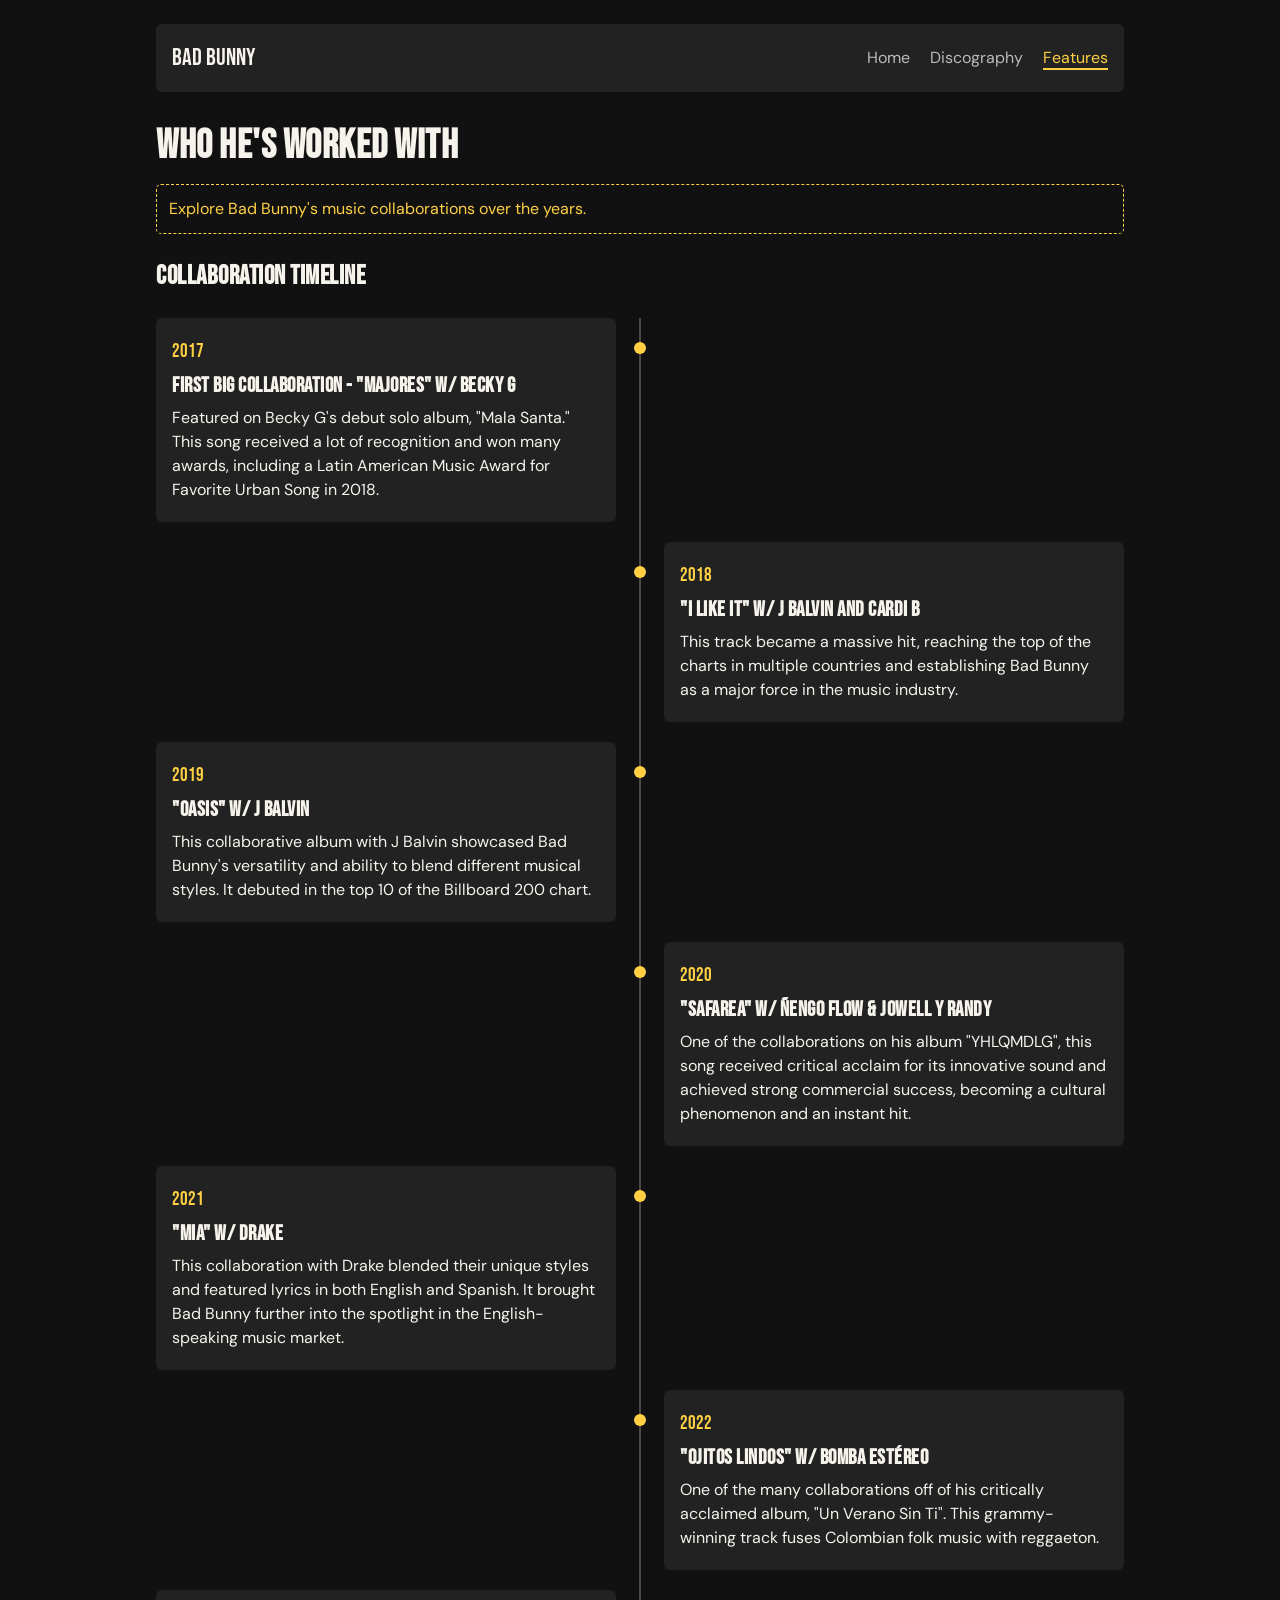
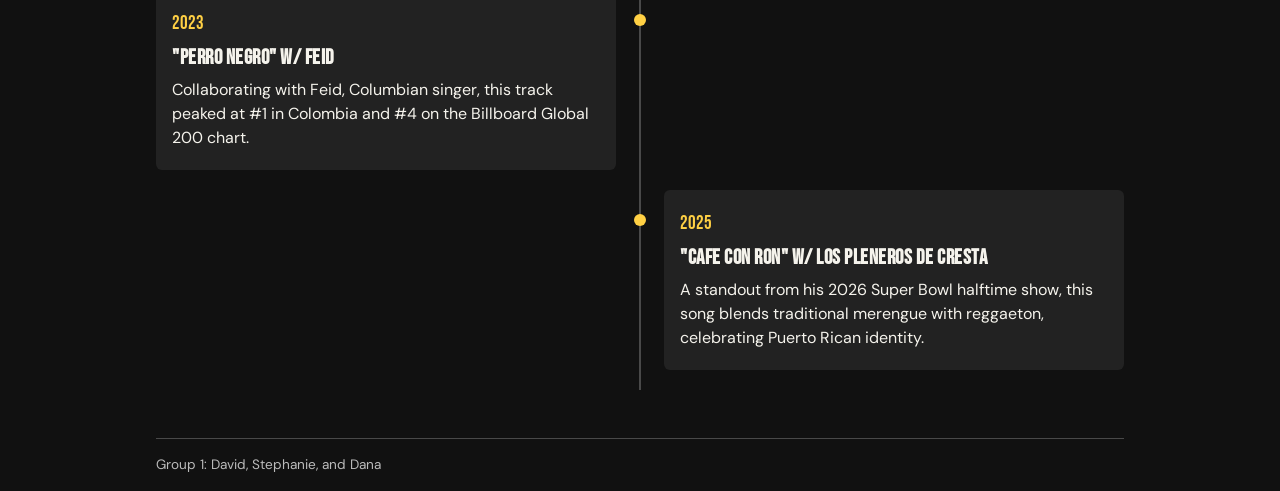
==== features.html @ ed8be9d4 "Created features page" ====
<!DOCTYPE html>
<html lang="en">
<head>
  <meta charset="UTF-8">
  <meta name="viewport" content="width=device-width, initial-scale=1.0">
  <title>Features | Bad Bunny</title>
  <link rel="stylesheet" href="styles.css">
</head>
<body>
  <header class="site-header">
    <nav class="nav" aria-label="Main navigation">
      <a class="nav__title" href="index.html">Bad Bunny</a>

      <ul class="nav__links">
        <li><a class="nav__link" href="index.html">Home</a></li>
        <li><a class="nav__link" href="discography.html">Discography</a></li>
        <li>
          <a class="nav__link nav__link--active"
             href="features.html"
             aria-current="page">Features</a>
        </li>
      </ul>
    </nav>
  </header>

  <main class="features">
    <h1 class="features__heading">Who He's Worked With</h1>
    <p class="features__intro">
      Explore Bad Bunny's music collaborations over the years.
    </p>

    <section aria-labelledby="timeline-heading">
      <h2 id="timeline-heading">Collaboration Timeline</h2>

      <ol class="timeline">
        <li class="timeline__item">
          <article class="card">
            <p class="timeline__year">2017</p>
            <h3>First Big Collaboration - "Majores" w/ Becky G</h3>
            <p>Featured on Becky G's debut solo album, "Mala Santa." This song received a lot of recognition and won many awards, including a Latin American Music Award for Favorite Urban Song in 2018.</p>
          </article>
        </li>

        <li class="timeline__item">
          <article class="card">
            <p class="timeline__year">2018</p>
            <h3>"I Like It" w/ J Balvin and Cardi B</h3>
            <p>This track became a massive hit, reaching the top of the charts in multiple countries and establishing Bad Bunny as a major force in the music industry.</p>
          </article>
        </li>

        <li class="timeline__item">
          <article class="card">
            <p class="timeline__year">2019</p>
            <h3>"Oasis" w/ J Balvin</h3>
            <p>This collaborative album with J Balvin showcased Bad Bunny's versatility and ability to blend different musical styles. It debuted in the top 10 of the Billboard 200 chart.</p>
          </article>
        </li>

        <li class="timeline__item">
          <article class="card">
            <p class="timeline__year">2020</p>
            <h3>"Safarea" w/ Ñengo Flow & Jowell y Randy</h3>
            <p>One of the collaborations on his album "YHLQMDLG", this song received critical acclaim for its innovative sound and achieved strong commercial success, becoming a cultural phenomenon and an instant hit.</p>
          </article>
        </li>

         <li class="timeline__item">
          <article class="card">
            <p class="timeline__year">2021</p>
            <h3>"Mia" w/ Drake</h3>
            <p>This collaboration with Drake blended their unique styles and featured lyrics in both English and Spanish. It brought Bad Bunny further into the spotlight in the English-speaking music market.</p>
          </article>
        </li>

        <li class="timeline__item">
          <article class="card">
            <p class="timeline__year">2022</p>
            <h3>"Ojitos Lindos" w/ Bomba Estéreo </h3>
            <p>One of the many collaborations off of his critically acclaimed album, "Un Verano Sin Ti". This grammy-winning track fuses Colombian folk music with reggaeton.</p>
          </article>
        </li>
        
        <li class="timeline__item">
          <article class="card">
            <p class="timeline__year">2023</p>
            <h3>"Perro Negro" w/ Feid</h3>
            <p>Collaborating with Feid, Columbian singer, this track peaked at #1 in Colombia and #4 on the Billboard Global 200 chart.</p>
          </article>
        </li>

        <li class="timeline__item">
          <article class="card">
            <p class="timeline__year">2025</p>
            <h3>"CAFe CON RON" w/ Los Pleneros de Cresta</h3>
            <p>A standout from his 2026 Super Bowl halftime show, this song blends traditional merengue with reggaeton, celebrating Puerto Rican identity.</p>
          </article>
        </li>
        

      </ol>
    </section>
  </main>

  <footer class="site-footer">
    <p>Group 1: David, Stephanie, and Dana</p>
  </footer>
</body>
</html>
---- styles.css ----
@import url('https://fonts.googleapis.com/css2?family=Bebas+Neue&family=DM+Sans:wght@400;600;700&display=swap');

:root {
  --color-bg: #111111;
  --color-card: #222222;
  --color-accent: #ffd044;
  --color-text: #f5f3ec;
  --color-muted: #bbbbbb;
  --color-border: #494949;
  --font-heading: 'Bebas Neue', sans-serif;
  --font-body: 'DM Sans', sans-serif;
}

* {
  box-sizing: border-box;
}

body {
  margin: 0;
  background-color: var(--color-bg);
  color: var(--color-text);
  font-family: var(--font-body);
  line-height: 1.5;
}

h1,
h2,
h3 {
  font-family: var(--font-heading);
  letter-spacing: 0.5px;
}

/* Header and navigation */
.site-header {
  max-width: 1000px;
  margin: 1.5rem auto 0;
  padding: 0 1rem;
}

.nav {
  display: flex;
  justify-content: space-between;
  align-items: center;
  flex-wrap: wrap;
  gap: 1rem;
  padding: 1rem;
  background-color: var(--color-card);
  border-radius: 6px;
}

.nav__title {
  color: var(--color-text);
  font-family: var(--font-heading);
  font-size: 1.5rem;
  text-decoration: none;
}

.nav__links {
  display: flex;
  flex-wrap: wrap;
  gap: 1.25rem;
  margin: 0;
  padding: 0;
  list-style: none;
}

.nav__link {
  color: var(--color-muted);
  text-decoration: none;
  transition: color 0.2s ease;
}

.nav__link:hover,
.nav__link:focus-visible {
  color: var(--color-accent);
}

.nav__link--active {
  color: var(--color-accent);
  border-bottom: 2px solid var(--color-accent);
}

/* Features page */
.features {
  max-width: 1000px;
  margin: 0 auto;
  padding: 1.5rem 1rem 2rem;
}

.features__heading {
  margin: 0 0 0.5rem;
  font-size: 2.5rem;
}

.features__intro {
  margin: 0 0 1.5rem;
  padding: 0.75rem;
  border: 1px dashed var(--color-accent);
  border-radius: 5px;
  color: var(--color-accent);
}

.features h2 {
  font-size: 1.6rem;
}

/* Timeline */
.timeline {
  position: relative;
  margin: 1rem 0;
  padding: 0;
  list-style: none;
}

.timeline::before {
  content: '';
  position: absolute;
  top: 0;
  bottom: 0;
  left: 50%;
  width: 2px;
  background-color: var(--color-border);
  transform: translateX(-50%);
}

.timeline__item {
  position: relative;
  width: 50%;
  padding-bottom: 1.25rem;
}

.timeline__item:nth-child(odd) {
  padding-right: 1.5rem;
}

.timeline__item:nth-child(even) {
  margin-left: 50%;
  padding-left: 1.5rem;
}

/* Yellow markers */
.timeline__item::before {
  content: '';
  position: absolute;
  top: 1.5rem;
  z-index: 1;
  width: 12px;
  height: 12px;
  border-radius: 50%;
  background-color: var(--color-accent);
}

.timeline__item:nth-child(odd)::before {
  right: -6px;
}

.timeline__item:nth-child(even)::before {
  left: -6px;
}

.card {
  padding: 1rem;
  border-radius: 6px;
  background-color: var(--color-card);
}

.card h3 {
  margin: 0.25rem 0;
  font-size: 1.3rem;
}

.card p {
  margin: 0.25rem 0;
}

.timeline__year {
  color: var(--color-accent);
  font-family: var(--font-heading);
  font-size: 1.2rem;
}

/* Footer */
.site-footer {
  display: flex;
  justify-content: space-between;
  flex-wrap: wrap;
  gap: 0.5rem;
  max-width: 968px;
  margin: 0 auto;
  padding: 1rem 0;
  border-top: 1px solid var(--color-border);
  color: var(--color-muted);
  font-size: 0.85rem;
}

.site-footer p {
  margin: 0;
}

/* Phone layout */
@media (max-width: 600px) {
  .timeline::before {
    left: 6px;
    transform: none;
  }

  .timeline__item,
  .timeline__item:nth-child(odd),
  .timeline__item:nth-child(even) {
    width: 100%;
    margin-left: 0;
    padding-right: 0;
    padding-left: 2rem;
  }

  .timeline__item:nth-child(odd)::before,
  .timeline__item:nth-child(even)::before {
    right: auto;
    left: 1px;
  }

  .site-footer {
    margin: 0 1rem;
  }
}
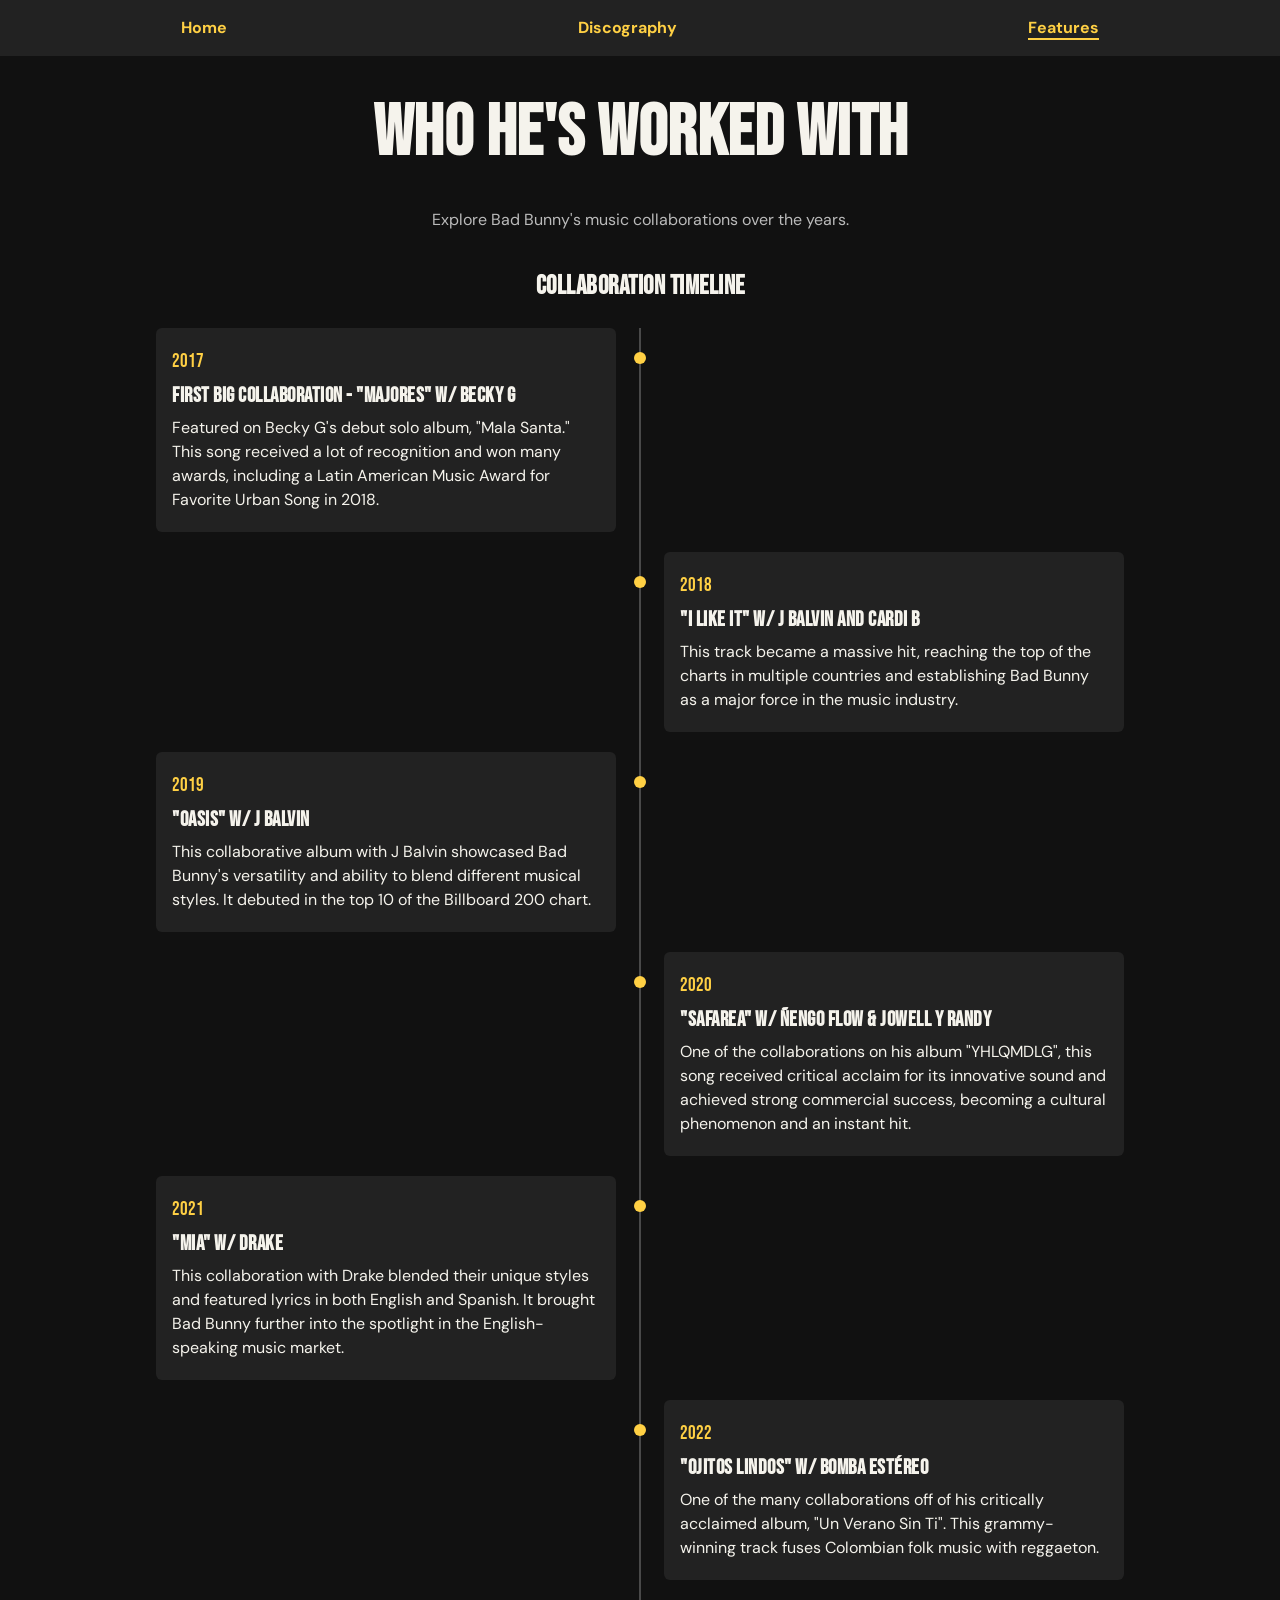
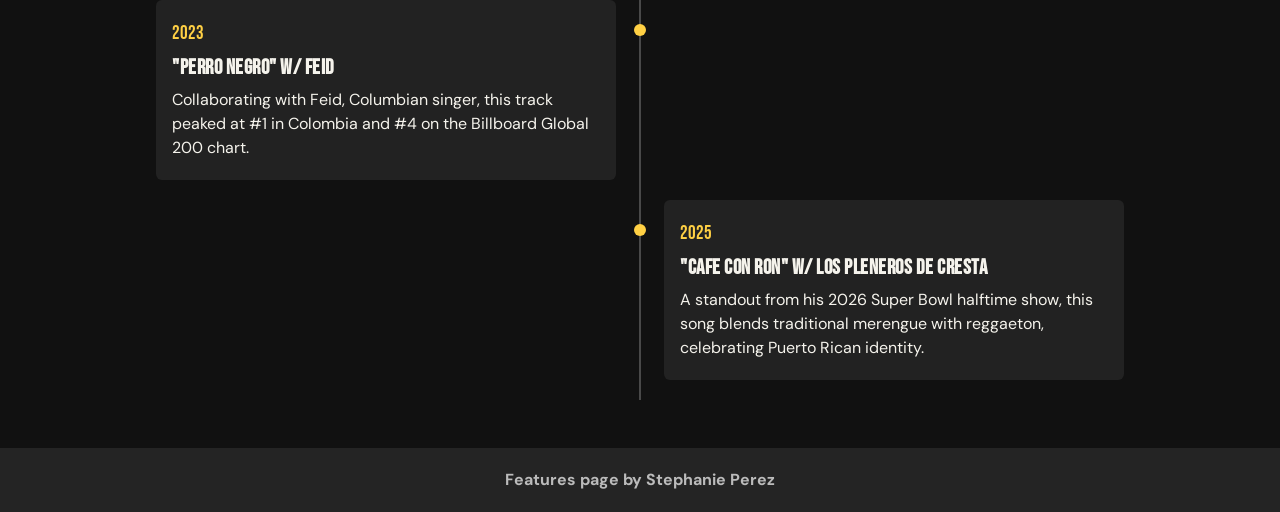
==== commit e0db6065: "Update homepage and features page" ====
--- a/features.html
+++ b/features.html
@@ -11,17 +11,52 @@
     <nav class="nav" aria-label="Main navigation">
       <a class="nav__title" href="index.html">Bad Bunny</a>
 
-      <ul class="nav__links">
-        <li><a class="nav__link" href="index.html">Home</a></li>
-        <li><a class="nav__link" href="discography.html">Discography</a></li>
-        <li>
-          <a class="nav__link nav__link--active"
-             href="features.html"
-             aria-current="page">Features</a>
+      <button class="nav__toggle" type="button"
+            aria-controls="nav-links"
+            aria-expanded="false"
+            aria-label="Open navigation menu">
+          &#9776;
+    </button>
+
+    <ul class="nav__links" id="nav-links">
+      <li><a class="nav__link" href="index.html">Home</a></li>
+      <li><a class="nav__link" href="discography.html">Discography</a></li>
+      <li>
+        <a class="nav__link nav__link--active"
+           href="features.html"
+           aria-current="page">Features</a>
         </li>
       </ul>
     </nav>
   </header>
+
+  <script>
+  const nav = document.querySelector(".nav");
+  const menuButton = document.querySelector(".nav__toggle");
+  const menuLinks = document.querySelector("#nav-links");
+  const phoneScreen = window.matchMedia("(max-width: 600px)");
+
+  nav.classList.add("nav--enhanced");
+
+  function resetMenu() {
+    menuLinks.hidden = phoneScreen.matches;
+    menuButton.setAttribute("aria-expanded", "false");
+    menuButton.setAttribute("aria-label", "Open navigation menu");
+  }
+
+  menuButton.addEventListener("click", () => {
+    const isOpen = menuButton.getAttribute("aria-expanded") === "true";
+    menuLinks.hidden = isOpen;
+    menuButton.setAttribute("aria-expanded", String(!isOpen));
+    menuButton.setAttribute(
+      "aria-label",
+      isOpen ? "Open navigation menu" : "Close navigation menu"
+    );
+  });
+
+  phoneScreen.addEventListener("change", resetMenu);
+  resetMenu();
+</script>
 
   <main class="features">
     <h1 class="features__heading">Who He's Worked With</h1>
@@ -103,7 +138,8 @@
   </main>
 
   <footer class="site-footer">
-    <p>Group 1: David, Stephanie, and Dana</p>
+        <p class="footer__credit">Features page by Stephanie Perez</p>
+    </footer>
   </footer>
 </body>
 </html>
--- a/styles.css
+++ b/styles.css
@@ -222,4 +222,95 @@
   .site-footer {
     margin: 0 1rem;
   }
+  }
+  
+  .nav__toggle {
+    display: none;
+  }
+
+  .nav .nav__links[hidden] {
+    display: none;
+  }
+
+  @media (max-width: 600px) {
+  .nav--enhanced .nav__toggle {
+    display: block;
+    background: transparent;
+    border: 0;
+    color: var(--color-text);
+    font-size: 1.5rem;
+    cursor: pointer;
+  }
+
+  .nav .nav__links {
+    flex-basis: 100%;
+    flex-direction: column;
+    align-items: flex-start;
+    gap: 0.75rem;
+    padding-top: 1rem;
+  }
+}
+
+@media (min-width: 601px) {
+  .site-header {
+    max-width: none;
+    margin: 0;
+    padding: 0;
+  }
+
+  .nav {
+    border-radius: 0;
+  }
+
+  .nav__title {
+    display: none;
+  }
+
+  .nav__links {
+    width: 100%;
+    justify-content: space-around;
+    font-weight: 700;
+  }
+
+  .nav__link {
+    color: var(--color-accent);
+  }
+
+  .features__heading {
+    text-align: center;
+    font-size: 4.5rem;
+  }
+
+  .features__intro {
+    text-align: center;
+    border: 0;
+    color: var(--color-muted);
+  }
+
+  .features h2 {
+    text-align: center;
+  }
+}
+.site-footer {
+  display: flex;
+  flex-direction: column;
+  align-items: center;
+  gap: 0.4rem;
+  max-width: none;
+  margin: 0;
+  padding: 20px;
+  border: 0;
+  background-color: #242424;
+  text-align: center;
+  font-family: 'DM Sans', sans-serif;
+}
+
+.site-footer p {
+  margin: 0;
+  font-size: 0.85rem;
+}
+
+.site-footer .footer__credit {
+  font-size: 1rem;
+  font-weight: 700;
 }
